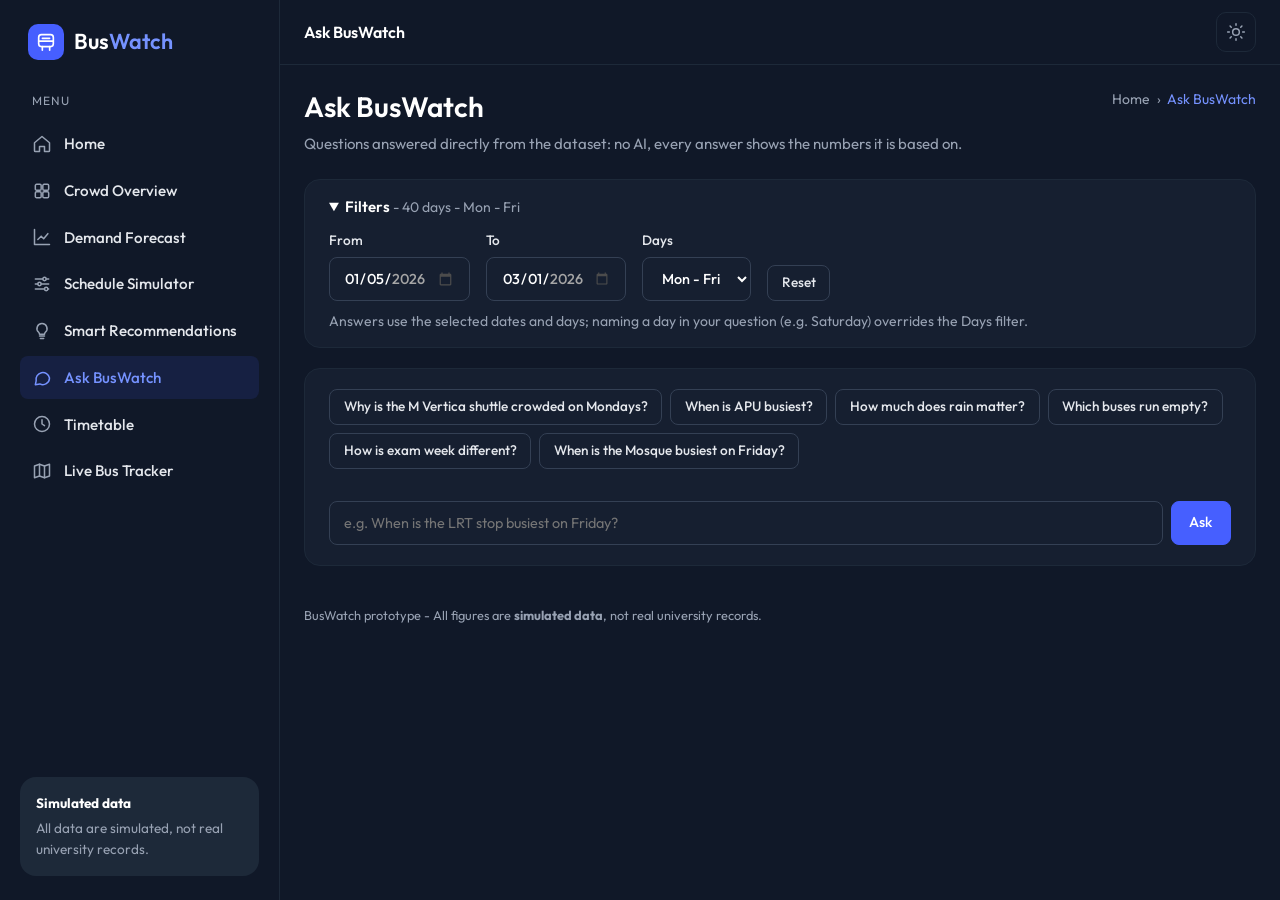
==== web/ask.html @ e18c4741 "Initial commit" ====
<!doctype html>
<html lang="en">
<head>
  <meta charset="utf-8">
  <script>try { document.documentElement.dataset.theme = localStorage.getItem("buswatch.theme") || "dark"; } catch { document.documentElement.dataset.theme = "dark"; }</script>
  <meta name="viewport" content="width=device-width, initial-scale=1">
  <title>BusWatch - Ask BusWatch</title>
  <meta name="description" content="BusWatch: campus bus demand analytics (simulated data).">
  <link rel="icon" href="data:image/svg+xml,%3Csvg xmlns='http://www.w3.org/2000/svg' viewBox='0 0 32 32'%3E%3Crect x='3' y='6' width='26' height='17' rx='4' fill='none' stroke='%23465fff' stroke-width='2.5'/%3E%3Ccircle cx='10' cy='26' r='2.5' fill='%23465fff'/%3E%3Ccircle cx='22' cy='26' r='2.5' fill='%23465fff'/%3E%3C/svg%3E">
  <link rel="stylesheet" href="css/style.css">
  <script src="https://cdn.plot.ly/plotly-2.35.2.min.js" charset="utf-8" defer></script>
</head>
<body>
  <header id="topbar" class="topbar"></header>
  <main id="content">
    <div class="page-head"><h1>Ask BusWatch</h1><p>Questions answered directly from the dataset: no AI, every answer shows the numbers it is based on.</p></div>
    <div id="filters"></div>
    <section class="card">
      <div class="chips" id="chips"></div>
      <div class="chat" id="chat" aria-live="polite"></div>
      <form class="ask-form" id="ask-form">
        <input type="text" id="ask-input" placeholder="e.g. When is the LRT stop busiest on Friday?" aria-label="Your question" autocomplete="off">
        <button class="btn primary" type="submit">Ask</button>
      </form>
    </section>
  </main>
  <footer>BusWatch prototype - All figures are <b>simulated data</b>, not real university records.</footer>
  <script type="module" src="js/ask.js"></script>
</body>
</html>
---- web/css/style.css ----
/* BusWatch: admin-dashboard theme in the style of TailAdmin (sidebar + top header + rounded cards).
   Dark by default, light via the header toggle. Green / amber / red are reserved for crowd status. */
@import url("https://fonts.googleapis.com/css2?family=Outfit:wght@400;500;600;700&display=swap");

:root, :root[data-theme="dark"] {
  --bg: #101828;
  --sidebar: #101828;
  --card: #161f30;
  --card-2: #1d2939;
  --border: #1d2939;
  --input-border: #344054;
  --text: #e4e7ec;
  --heading: #ffffff;
  --muted: #98a2b3;
  --accent: #465fff;
  --accent-text: #7592ff;
  --accent-soft: rgba(70, 95, 255, 0.12);
  --ok: #12b76a;
  --busy: #f79009;
  --overflow: #f04438;
  --shadow: none;
  --radius: 16px;
  color-scheme: dark;
}
:root[data-theme="light"] {
  --bg: #f9fafb;
  --sidebar: #ffffff;
  --card: #ffffff;
  --card-2: #f2f4f7;
  --border: #e4e7ec;
  --input-border: #d0d5dd;
  --text: #344054;
  --heading: #1d2939;
  --muted: #667085;
  --accent-text: #465fff;
  --accent-soft: #ecf3ff;
  --shadow: 0 1px 2px rgba(16, 24, 40, 0.05);
  color-scheme: light;
}

* { box-sizing: border-box; }
html, body { margin: 0; }
body {
  background: var(--bg);
  color: var(--text);
  font-family: Outfit, system-ui, -apple-system, "Segoe UI", Roboto, sans-serif;
  font-size: 15px;
  line-height: 1.55;
  overflow-x: hidden;
}
a { color: var(--accent-text); text-decoration: none; }
a:hover { text-decoration: underline; }
h1, h2, h3 { color: var(--heading); line-height: 1.25; margin: 0 0 .5rem; font-weight: 600; }
h1 { font-size: clamp(1.4rem, 3vw, 1.75rem); }
h2 { font-size: 1.125rem; }
h3 { font-size: 1rem; }
p { margin: 0 0 .75rem; }
.muted { color: var(--muted); }
.small { font-size: .875rem; }
svg.icon { width: 20px; height: 20px; flex: none; fill: none; stroke: currentColor; stroke-width: 1.8; stroke-linecap: round; stroke-linejoin: round; }

/* ---- Sidebar ---- */
.sidebar {
  position: fixed; inset: 0 auto 0 0; width: 280px; z-index: 30;
  background: var(--sidebar); border-right: 1px solid var(--border);
  display: flex; flex-direction: column; padding: 1.5rem 1.25rem; overflow-y: auto;
  transition: transform .2s ease;
}
.logo { display: flex; align-items: center; gap: .6rem; color: var(--heading); font-size: 1.35rem; font-weight: 600; margin: 0 .5rem 2rem; }
.logo-mark { display: grid; place-items: center; width: 36px; height: 36px; border-radius: 10px; background: var(--accent); color: #fff; }
.logo-mark svg { width: 22px; height: 22px; }
.logo b { color: var(--accent-text); font-weight: 600; }
.logo:hover { text-decoration: none; }
.menu-label { color: var(--muted); font-size: .75rem; letter-spacing: .08em; text-transform: uppercase; margin: 0 .75rem .75rem; }
.menu { display: flex; flex-direction: column; gap: .25rem; }
.menu a {
  display: flex; align-items: center; gap: .75rem; padding: .6rem .75rem; border-radius: 8px;
  color: var(--text); font-weight: 500; font-size: .95rem;
}
.menu a svg { color: var(--muted); }
.menu a:hover { background: var(--card-2); text-decoration: none; }
.menu a.active { background: var(--accent-soft); color: var(--accent-text); }
.menu a.active svg { color: var(--accent-text); }
.sidebar-note { margin-top: auto; padding: 1rem; border-radius: var(--radius); background: var(--card-2); font-size: .85rem; color: var(--muted); }
.sidebar-note b { color: var(--heading); display: block; margin-bottom: .25rem; }
.backdrop { display: none; position: fixed; inset: 0; background: rgba(16, 24, 40, .6); z-index: 25; }

/* ---- Top header ---- */
body { padding-left: 280px; }
.topbar { position: sticky; top: 0; z-index: 20; background: var(--sidebar); border-bottom: 1px solid var(--border); }
.topbar-inner { display: flex; align-items: center; gap: .75rem; padding: .75rem 1.5rem; min-height: 64px; }
.topbar-title { font-weight: 600; color: var(--heading); font-size: 1rem; flex: 1; min-width: 0; white-space: nowrap; overflow: hidden; text-overflow: ellipsis; }
.swap-btn { align-self: end; height: 44px; }
.icon-btn {
  display: inline-grid; place-items: center; width: 40px; height: 40px; border-radius: 10px; flex: none;
  border: 1px solid var(--border); background: transparent; color: var(--muted); cursor: pointer;
}
.icon-btn:hover { color: var(--heading); background: var(--card-2); }
#menu-btn { display: none; }
.badges { display: flex; gap: .4rem; flex-wrap: wrap; align-items: center; }
.badge {
  font-size: .75rem; font-weight: 500; padding: .2rem .65rem; border-radius: 999px;
  border: 1px solid var(--border); color: var(--muted); white-space: nowrap; background: var(--card-2);
}
.badge.sim { background: var(--accent-soft); color: var(--accent-text); border-color: transparent; }
.badge.live { background: rgba(18, 183, 106, .12); color: var(--ok); border-color: transparent; }
.badge.offline { color: var(--text); }

/* ---- Layout ---- */
main { max-width: 1440px; margin: 0 auto; padding: 1.5rem; }
.grid { display: grid; gap: 1.25rem; }
.grid.cols-2 { grid-template-columns: repeat(auto-fit, minmax(min(100%, 420px), 1fr)); }
.grid.cols-3 { grid-template-columns: repeat(auto-fit, minmax(min(100%, 280px), 1fr)); }
.grid.kpis + * { margin-top: 1.25rem; }
.grid.kpis { grid-template-columns: repeat(auto-fit, minmax(min(100%, 210px), 1fr)); }
section + section, .card + .card:not(.grid > .card) { margin-top: 1.25rem; }
.card {
  background: var(--card); border: 1px solid var(--border); border-radius: var(--radius);
  padding: 1.25rem 1.5rem; min-width: 0; box-shadow: var(--shadow);
}
.card.error { border-color: var(--overflow); color: var(--overflow); }
.page-head { display: flex; flex-wrap: wrap; justify-content: space-between; align-items: flex-start; gap: .25rem 1.5rem; margin: 0 0 1.5rem; }
.page-head > div { flex: 1 1 60%; min-width: 0; }
.page-head p { color: var(--muted); max-width: 75ch; margin: 0; }
.breadcrumb { order: 2; display: flex; gap: .4rem; font-size: .875rem; color: var(--muted); white-space: nowrap; }
.breadcrumb a { color: var(--muted); }
.breadcrumb span:last-child { color: var(--accent-text); }

/* ---- KPI cards ---- */
.kpi .label { color: var(--muted); font-size: .875rem; }
.kpi .value { font-size: clamp(1.6rem, 3vw, 2rem); font-weight: 700; color: var(--heading); line-height: 1.15; margin: .35rem 0; }
.kpi .value small { font-size: .95rem; color: var(--muted); font-weight: 500; }
.kpi .sub { color: var(--muted); font-size: .8rem; }
.delta.good { color: var(--ok); }
.delta.bad { color: var(--overflow); }

/* ---- Filters ---- */
.filters { background: var(--card); border: 1px solid var(--border); border-radius: var(--radius); padding: .9rem 1.5rem; margin-bottom: 1.25rem; box-shadow: var(--shadow); }
.filters summary { cursor: pointer; color: var(--heading); font-weight: 600; }
.filter-summary { color: var(--muted); font-weight: 400; font-size: .875rem; }
.filter-row { display: flex; flex-wrap: wrap; gap: .75rem 1rem; align-items: end; margin-top: .75rem; }
.filter-note { margin: .6rem 0 0; }
label { display: flex; flex-direction: column; gap: .35rem; color: var(--text); font-size: .85rem; font-weight: 500; }
label.inline { flex-direction: row; align-items: center; gap: .5rem; font-size: .9rem; }

/* Inputs: TailAdmin-style 44px fields with a soft focus ring */
select, input[type=date], input[type=number], input[type=text], textarea {
  background: transparent; color: var(--heading); border: 1px solid var(--input-border);
  border-radius: 8px; padding: 0 .9rem; height: 44px; font: inherit; font-size: .9rem; min-width: 0; max-width: 100%;
}
textarea { width: 100%; height: auto; padding: .6rem .9rem; }
select option { background: var(--card); color: var(--text); }
input[type=checkbox] { accent-color: var(--accent); width: 1.1rem; height: 1.1rem; }
select:focus, input:focus, textarea:focus { outline: none; border-color: var(--accent); box-shadow: 0 0 0 4px var(--accent-soft); }
.btn:focus-visible, a:focus-visible, .icon-btn:focus-visible, .tab:focus-visible { outline: 2px solid var(--accent); outline-offset: 2px; }
:root:not([data-theme="light"]) ::-webkit-calendar-picker-indicator { filter: invert(.7); }

.btn {
  display: inline-flex; align-items: center; justify-content: center; gap: .4rem; height: 44px;
  background: var(--card); color: var(--text); border: 1px solid var(--input-border);
  border-radius: 8px; padding: 0 1.1rem; font: inherit; font-size: .9rem; font-weight: 500; cursor: pointer;
}
.btn:hover { background: var(--card-2); text-decoration: none; }
.btn.primary { background: var(--accent); border-color: var(--accent); color: #fff; }
.btn.primary:hover { background: #3641f5; }
.btn.small { height: 36px; padding: 0 .85rem; font-size: .85rem; }
.btn-row { display: flex; flex-wrap: wrap; gap: .5rem; }

/* ---- Charts ---- */
.chart { width: 100%; height: 360px; }
.chart.tall { height: 420px; }
.chart.short { height: 240px; }
.chart-missing { color: var(--muted); padding: 2rem; text-align: center; border: 1px dashed var(--border); border-radius: 10px; }
.caption { color: var(--muted); font-size: .875rem; margin-top: .5rem; }
.legend-row { display: flex; flex-wrap: wrap; gap: 1rem; font-size: .85rem; color: var(--muted); margin-top: .75rem; }
.dot { display: inline-block; width: .65rem; height: .65rem; border-radius: 50%; margin-right: .4rem; vertical-align: 0; }
.dot.ok { background: var(--ok); } .dot.busy { background: var(--busy); } .dot.overflow { background: var(--overflow); }
.status-ok { color: var(--ok); } .status-busy { color: var(--busy); } .status-overflow { color: var(--overflow); }

/* ---- Home ---- */
.hero { padding: .5rem 0 1rem; }
.hero p.lead { font-size: clamp(1.05rem, 2vw, 1.25rem); color: var(--text); max-width: 65ch; }
.steps { counter-reset: step; }
.step { position: relative; padding-top: 3.4rem; }
.step::before {
  counter-increment: step; content: counter(step);
  position: absolute; top: 1.25rem; left: 1.5rem; width: 1.75rem; height: 1.75rem; border-radius: 8px;
  background: var(--accent-soft); color: var(--accent-text); display: grid; place-items: center; font-weight: 600; font-size: .9rem;
}
.link-card { display: block; color: var(--text); transition: border-color .15s; }
.link-card:hover { border-color: var(--accent); text-decoration: none; }
.link-card h3::after { content: " →"; color: var(--accent-text); }

/* ---- Simulator ---- */
.controls { display: grid; gap: 1rem; grid-template-columns: repeat(auto-fit, minmax(min(100%, 240px), 1fr)); }
.control-group { border: 1px solid var(--border); border-radius: 12px; padding: 1rem; display: flex; flex-direction: column; gap: .7rem; }
.control-group h3 { margin: 0; font-size: .95rem; }
.control-group .row { display: flex; flex-wrap: wrap; gap: .5rem; }
.control-group .row label { flex: 1 1 90px; }
.compare-table { width: 100%; border-collapse: collapse; font-size: .95rem; }
.compare-table th, .compare-table td { padding: .7rem .5rem; border-bottom: 1px solid var(--border); text-align: right; }
.compare-table th { color: var(--muted); font-weight: 500; font-size: .85rem; }
.compare-table th:first-child, .compare-table td:first-child { text-align: left; color: var(--muted); }
.compare-table td.big { font-size: 1.25rem; font-weight: 600; color: var(--heading); }
.table-wrap { overflow-x: auto; }

/* ---- Recommendations ---- */
.rec { border-left: 4px solid var(--overflow); }
.rec-head { display: flex; flex-wrap: wrap; align-items: center; gap: 1rem 1.25rem; margin-bottom: 1rem; }
.rank { display: grid; place-items: center; width: 44px; height: 44px; border-radius: 12px; background: rgba(240, 68, 56, .12); color: var(--overflow); font-weight: 700; font-size: 1.1rem; flex: none; }
.rec-title { flex: 1 1 260px; min-width: 0; }
.rec-title h3 { font-size: 1.15rem; margin-bottom: .4rem; }
.chip { display: inline-block; font-size: .78rem; font-weight: 500; padding: .15rem .6rem; border-radius: 999px; background: var(--card-2); color: var(--text); }
.chip.good { background: rgba(18, 183, 106, .14); color: var(--ok); }
.rec-big { text-align: right; display: flex; flex-direction: column; }
.rec-big .label { color: var(--muted); font-size: .8rem; }
.rec-big b { font-size: 1.6rem; color: var(--heading); line-height: 1.2; }
.rec-big .delta { font-size: .85rem; }
.rec-body { display: grid; grid-template-columns: minmax(0, 1.3fr) minmax(0, 1fr); gap: 1.25rem; align-items: start; }
.chart.mini { height: 230px; }
.options { display: flex; flex-direction: column; gap: .6rem; }
.opt { border: 1px solid var(--border); border-radius: 12px; padding: .7rem .9rem; }
.opt.best { border-color: var(--accent); background: var(--accent-soft); }
.opt-top { display: flex; justify-content: space-between; align-items: center; }
.opt-text { margin: .35rem 0 .45rem; color: var(--heading); font-weight: 500; font-size: .92rem; }
.tag { font-size: .72rem; font-weight: 600; text-transform: uppercase; letter-spacing: .04em; color: var(--muted); }
.tag-move { color: var(--ok); } .tag-policy { color: var(--busy); } .tag-add { color: var(--accent-text); }
.best-label { font-size: .72rem; font-weight: 600; color: #fff; background: var(--accent); padding: .1rem .5rem; border-radius: 999px; }
.bar { height: 6px; border-radius: 999px; background: var(--card-2); overflow: hidden; margin-bottom: .45rem; }
.bar span { display: block; height: 100%; background: var(--ok); border-radius: 999px; }
.opt-meta { font-size: .82rem; color: var(--muted); display: flex; flex-wrap: wrap; align-items: center; gap: .35rem; }
.opt-meta b { color: var(--ok); }
@media (max-width: 900px) { .rec-body { grid-template-columns: 1fr; } .rec-big { text-align: left; } }
.rec .sentence { font-size: 1.05rem; color: var(--heading); font-weight: 500; }
.rec .impact { display: flex; flex-wrap: wrap; gap: .5rem 1.25rem; margin: .5rem 0; color: var(--muted); font-size: .9rem; }
.rec .impact b { color: var(--heading); font-weight: 600; }
.rec .option { border-top: 1px solid var(--border); padding-top: .75rem; margin-top: .75rem; }
.rec .option p { margin-bottom: .25rem; }
.report { overflow-x: auto; margin-top: 1rem; padding: 1.5rem; border: 1px solid var(--border); border-radius: 12px; background: var(--card-2); }
.report h1 { font-size: 1.4rem; }
.report h2 { margin-top: 1.5rem; color: var(--accent-text); }
.report table { border-collapse: collapse; width: 100%; }
.report-meta, .report-note { color: var(--muted); font-size: .875rem; }
.report-kpis td { border: 1px solid var(--border); padding: .75rem; width: 25%; vertical-align: top; }
.report-kpis b { display: block; font-size: 1.4rem; color: var(--heading); }
.report-kpis span { color: var(--muted); font-size: .85rem; }
.report-table th, .report-table td { border-bottom: 1px solid var(--border); padding: .55rem .5rem; text-align: left; vertical-align: top; font-size: .9rem; }
.report-table th { color: var(--muted); font-weight: 500; }
/* Printing from the Recommendations page prints only the report, in black on white */
@media print {
  body { padding: 0; background: #fff; }
  .sidebar, .backdrop, .topbar, footer, main > :not(:has(#report)), section:has(#report) > :not(#report) { display: none !important; }
  main { padding: 0; }
  section:has(#report) { border: 0; padding: 0; background: #fff; box-shadow: none; }
  #report, #report * { color: #1d2939 !important; }
  #report { border: 0; background: #fff; padding: 0; margin: 0; }
}

/* ---- Ask the Data ---- */
.chips { display: flex; flex-wrap: wrap; gap: .5rem; margin-bottom: 1rem; }
.chat { display: flex; flex-direction: column; gap: .75rem; }
.msg { max-width: min(100%, 760px); padding: .75rem 1rem; border-radius: 14px; }
.msg.user { align-self: flex-end; background: var(--accent); color: #fff; border-bottom-right-radius: 4px; }
.msg.bot { align-self: flex-start; background: var(--card-2); border: 1px solid var(--border); border-bottom-left-radius: 4px; width: 100%; }
.answer-head { margin: 0 0 .35rem; font-size: 1.02rem; color: var(--heading); }
.points { margin: 0 0 .25rem; padding-left: 1.1rem; color: var(--text); font-size: .92rem; }
.points li { margin: .1rem 0; }
.msg.bot .basis { color: var(--muted); font-size: .85rem; margin-top: .5rem; }
.ask-form { display: flex; gap: .5rem; margin-top: 1rem; }
.ask-form input { flex: 1; }

/* ---- Check-in ---- */
.form { display: flex; flex-direction: column; gap: 1rem; max-width: 460px; }
.notice { padding: .7rem 1rem; border-radius: 10px; color: var(--accent-text); background: var(--accent-soft); }
.list { list-style: none; padding: 0; margin: 0; }
.list li { padding: .6rem 0; border-bottom: 1px solid var(--border); display: flex; justify-content: space-between; gap: .5rem; flex-wrap: wrap; }

/* ---- Bus Times (APSpace-style tabs + time grid) ---- */
.tabs { display: inline-flex; flex-wrap: wrap; gap: .25rem; margin-bottom: 1rem; padding: .25rem; border-radius: 10px; background: var(--card-2); }
.tab { background: transparent; color: var(--muted); border: 0; border-radius: 8px; padding: .45rem .9rem; font: inherit; font-size: .875rem; font-weight: 500; cursor: pointer; }
.tab:hover { color: var(--heading); }
.tab.active { background: var(--card); color: var(--heading); box-shadow: 0 1px 3px rgba(16, 24, 40, .12); }
.route-head { display: flex; flex-wrap: wrap; align-items: baseline; gap: .5rem; }
.times { display: grid; grid-template-columns: repeat(auto-fill, minmax(110px, 1fr)); gap: .6rem 1rem; margin-top: .75rem; }
.time { color: var(--text); font-variant-numeric: tabular-nums; white-space: nowrap; }

footer { max-width: 1440px; margin: 1rem auto 1.5rem; padding: 0 1.5rem; color: var(--muted); font-size: .8rem; }

/* ---- Tablet / phone: sidebar becomes an off-canvas drawer ---- */
@media (max-width: 1023px) {
  body { padding-left: 0; }
  .sidebar { transform: translateX(-100%); }
  body.menu-open .sidebar { transform: none; }
  body.menu-open .backdrop { display: block; }
  #menu-btn { display: inline-grid; }
}
@media (max-width: 700px) {
  main { padding: 1rem; }
  footer { padding: 0 1rem; }
  .topbar-inner { padding: .6rem 1rem; gap: .5rem; flex-wrap: wrap; }
  .badges { order: 3; flex-basis: 100%; }
  .card, .filters { padding: 1rem; }
  .chart { height: 300px; }
  .chart.tall { height: 360px; }
  .filter-row label { flex: 1 1 140px; }
  .filter-row select, .filter-row input { width: 100%; }
}

/* The management report only exists for printing / Save as PDF */
@media screen { #report { display: none; } }

/* ---- Live Tracker ---- */
.tracker-controls { display: flex; flex-wrap: wrap; align-items: end; gap: 1rem 1.5rem; }
.tracker-controls .tabs { margin-bottom: 0; }
.clock { display: flex; align-items: baseline; gap: .5rem; }
.clock b { font-size: 1.6rem; color: var(--heading); font-variant-numeric: tabular-nums; }
.live-dot { width: .6rem; height: .6rem; border-radius: 50%; background: var(--muted); align-self: center; }
.live-dot.on { background: var(--ok); box-shadow: 0 0 0 4px rgba(18, 183, 106, .2); }
.slider { flex: 1 1 220px; }
.slider input { width: 100%; accent-color: var(--accent); }
.tracker-grid { grid-template-columns: minmax(0, 1.4fr) minmax(0, 1fr); margin-top: 1.25rem; }
.map { height: 460px; border-radius: 12px; overflow: hidden; background: var(--card-2); }
.eta-table td, .eta-table th { text-align: left !important; font-size: .88rem; }
.eta-table td:first-child { color: var(--text) !important; }
.eta-table .big-cell { font-weight: 600; color: var(--heading); white-space: nowrap; }
.stop-pin { position: relative; }
.stop-pin span { position: absolute; left: -7px; top: -7px; width: 14px; height: 14px; border-radius: 50%; background: #fff; border: 3px solid var(--accent); }
.stop-pin span.campus { left: -9px; top: -9px; width: 18px; height: 18px; background: var(--accent); border-color: #fff; }
.stop-pin b { position: absolute; left: 12px; top: -9px; white-space: nowrap; font-size: .78rem; color: var(--heading); text-shadow: 0 0 3px var(--bg), 0 0 3px var(--bg); }
.bus-pin span { display: grid; place-items: center; width: 22px; height: 22px; border-radius: 50%; font-size: 12px; border: 2px solid #fff; box-shadow: 0 1px 4px rgba(0, 0, 0, .4); }
.leaflet-container { font-family: inherit; }
:root:not([data-theme="light"]) .leaflet-tile-pane { filter: invert(1) hue-rotate(180deg) brightness(.85) contrast(.9) saturate(.6); }
.bus-pin.waiting span { opacity: .75; }
@media (max-width: 1100px) { .tracker-grid { grid-template-columns: 1fr; } .map { height: 360px; } }
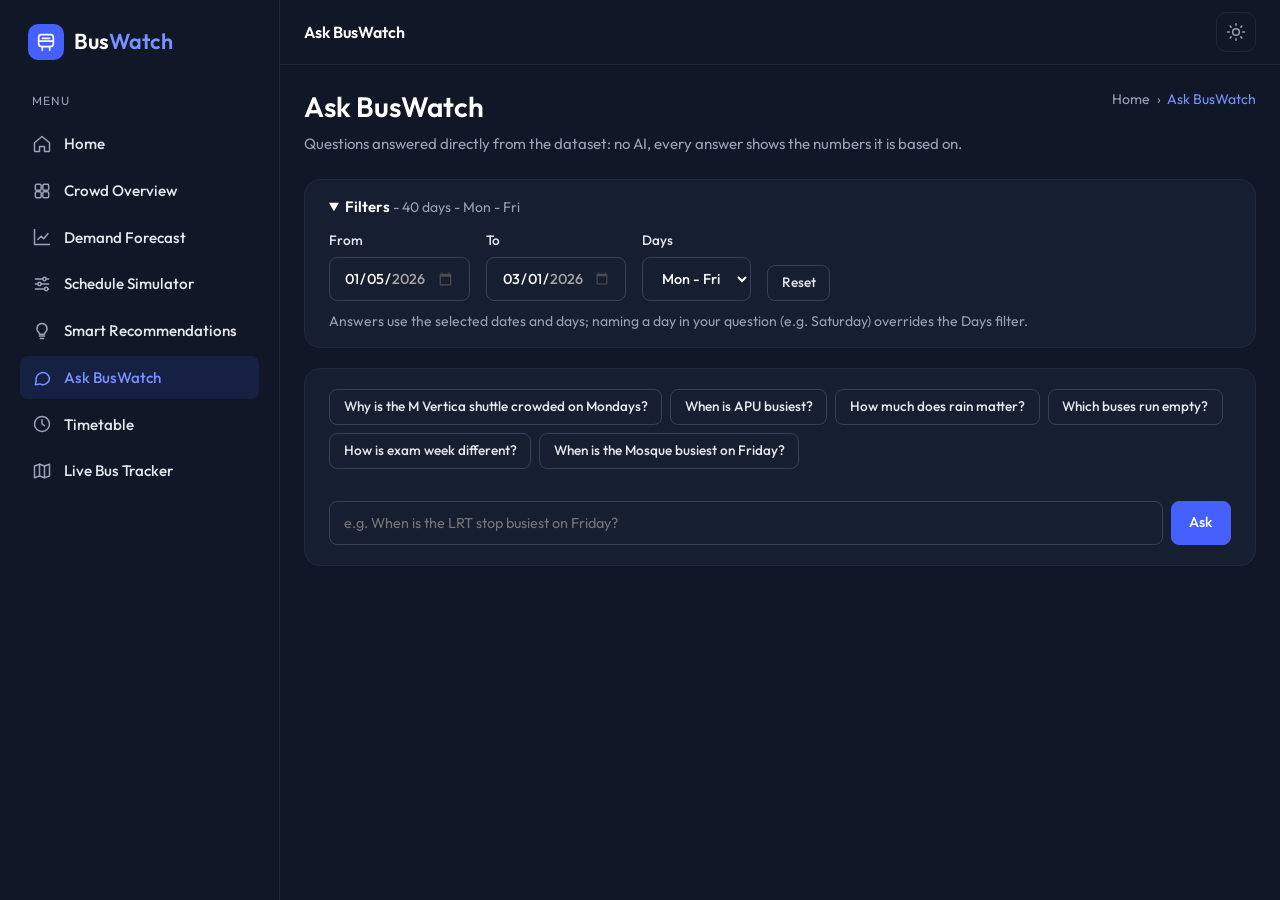
==== commit a00a731c: "Final polish" ====
--- a/web/ask.html
+++ b/web/ask.html
@@ -24,7 +24,6 @@
       </form>
     </section>
   </main>
-  <footer>BusWatch prototype - All figures are <b>simulated data</b>, not real university records.</footer>
   <script type="module" src="js/ask.js"></script>
 </body>
 </html>
--- a/web/css/style.css
+++ b/web/css/style.css
@@ -81,8 +81,8 @@
 .menu a:hover { background: var(--card-2); text-decoration: none; }
 .menu a.active { background: var(--accent-soft); color: var(--accent-text); }
 .menu a.active svg { color: var(--accent-text); }
-.sidebar-note { margin-top: auto; padding: 1rem; border-radius: var(--radius); background: var(--card-2); font-size: .85rem; color: var(--muted); }
-.sidebar-note b { color: var(--heading); display: block; margin-bottom: .25rem; }
+
+
 .backdrop { display: none; position: fixed; inset: 0; background: rgba(16, 24, 40, .6); z-index: 25; }
 
 /* ---- Top header ---- */
@@ -122,6 +122,9 @@
 .page-head { display: flex; flex-wrap: wrap; justify-content: space-between; align-items: flex-start; gap: .25rem 1.5rem; margin: 0 0 1.5rem; }
 .page-head > div { flex: 1 1 60%; min-width: 0; }
 .page-head p { color: var(--muted); max-width: 75ch; margin: 0; }
+.hint { display: inline-flex; gap: .45rem; align-items: baseline; margin-top: .6rem !important; padding: .4rem .75rem;
+  border-radius: 8px; background: var(--accent-soft); color: var(--accent-text) !important; font-size: .9rem; }
+.hint::before { content: "→"; font-weight: 700; }
 .breadcrumb { order: 2; display: flex; gap: .4rem; font-size: .875rem; color: var(--muted); white-space: nowrap; }
 .breadcrumb a { color: var(--muted); }
 .breadcrumb span:last-child { color: var(--accent-text); }
@@ -171,6 +174,8 @@
 .chart.tall { height: 420px; }
 .chart.short { height: 240px; }
 .chart-missing { color: var(--muted); padding: 2rem; text-align: center; border: 1px dashed var(--border); border-radius: 10px; }
+.caption.notes { padding-left: 1.1rem; margin: .5rem 0 0; }
+.caption.notes li { margin: .15rem 0; }
 .caption { color: var(--muted); font-size: .875rem; margin-top: .5rem; }
 .legend-row { display: flex; flex-wrap: wrap; gap: 1rem; font-size: .85rem; color: var(--muted); margin-top: .75rem; }
 .dot { display: inline-block; width: .65rem; height: .65rem; border-radius: 50%; margin-right: .4rem; vertical-align: 0; }
